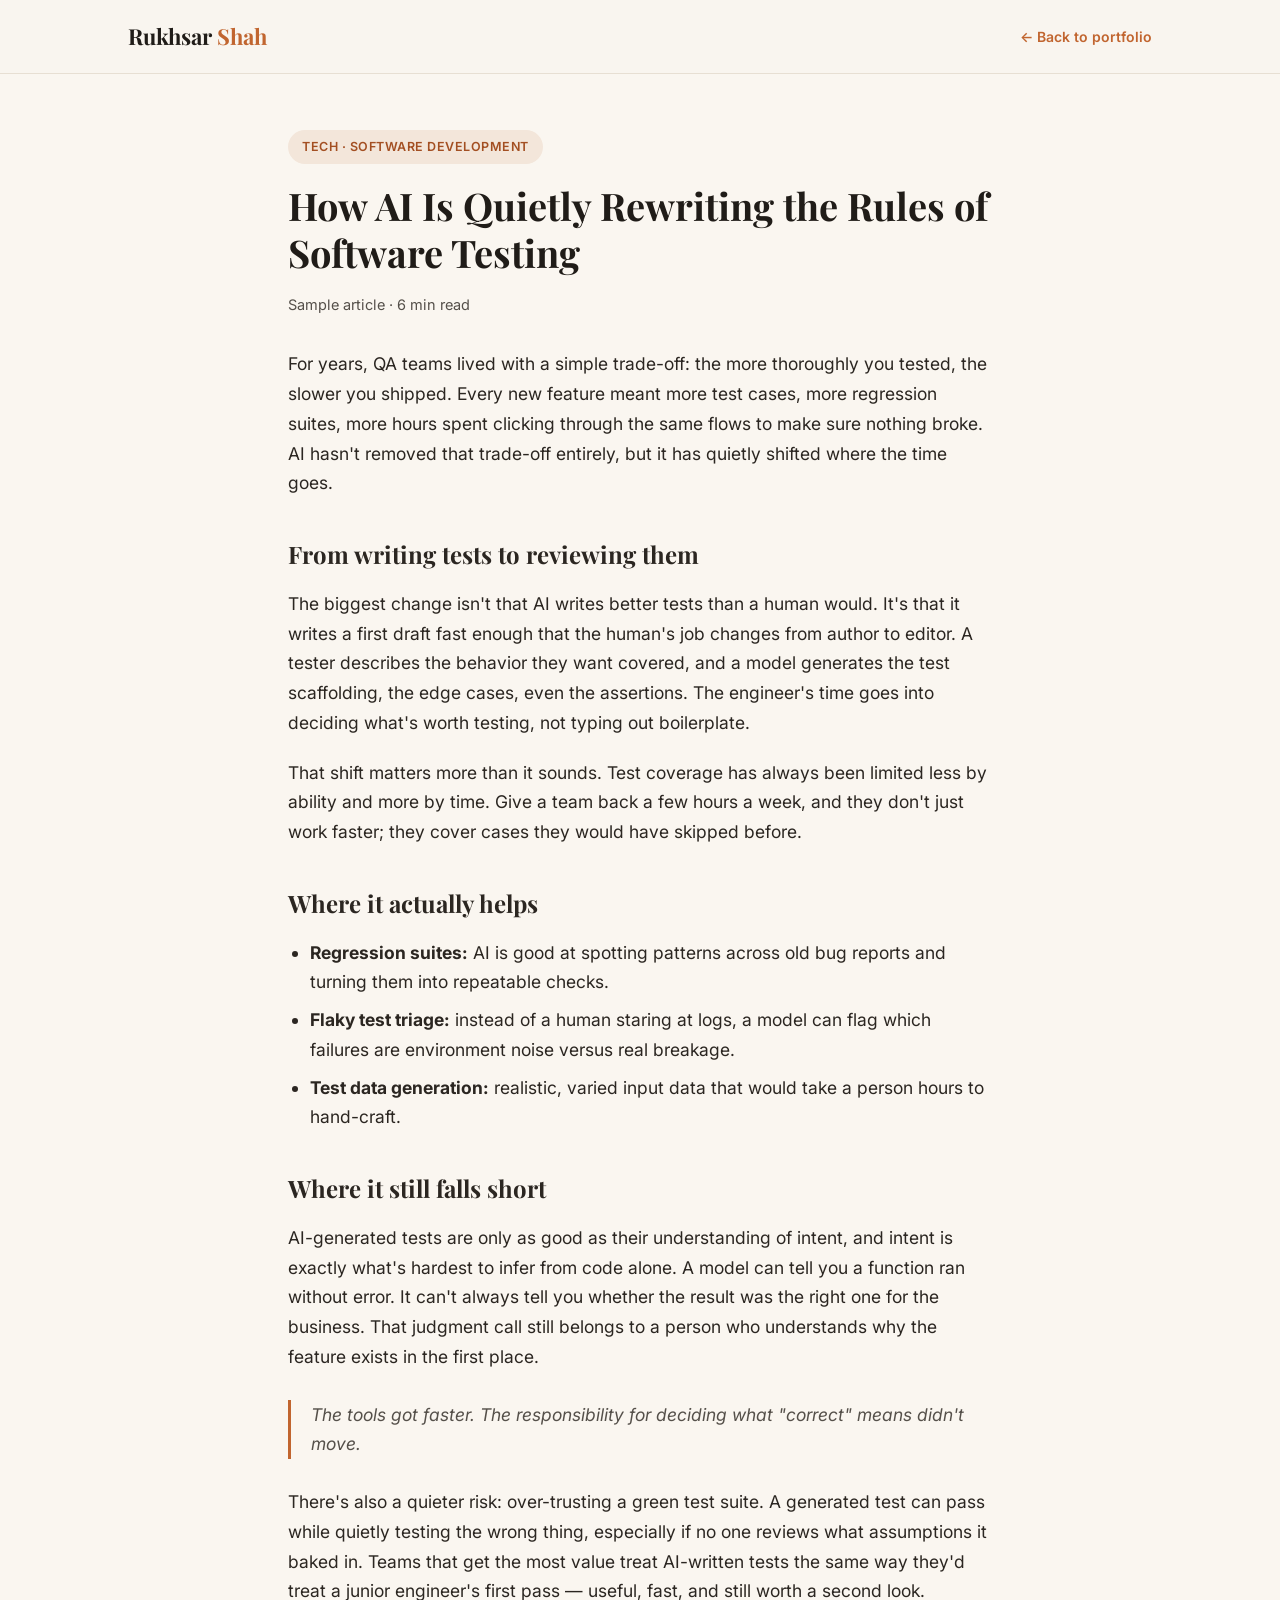
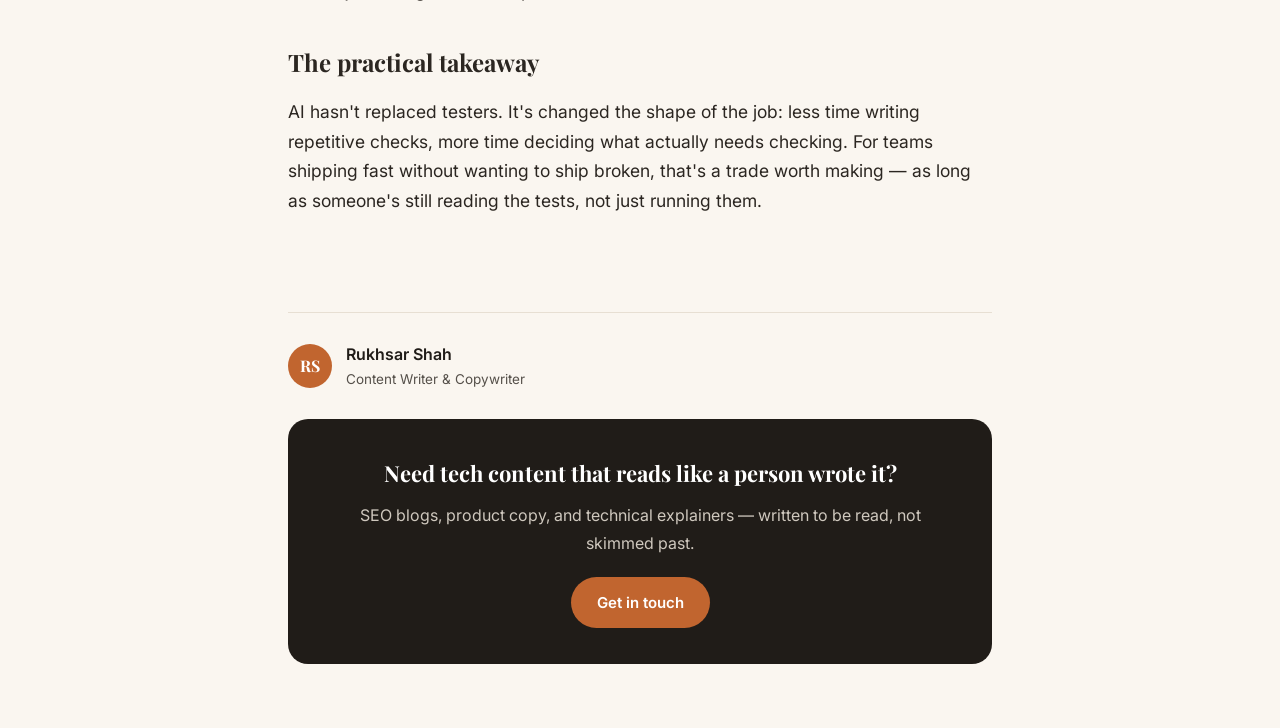
==== articles/ai-in-software-testing.html @ a72fdade "Add animations, rotating hero, and tech writing samples" ====
<!DOCTYPE html>
<html lang="en">
<head>
<meta charset="UTF-8" />
<meta name="viewport" content="width=device-width, initial-scale=1.0" />
<title>How AI Is Quietly Rewriting the Rules of Software Testing — Rukhsar Shah</title>
<meta name="description" content="A look at how AI-assisted testing is changing QA workflows, and what teams still need to watch for." />
<link rel="preconnect" href="https://fonts.googleapis.com">
<link href="https://fonts.googleapis.com/css2?family=Playfair+Display:wght@700&family=Inter:wght@400;500;600;700&display=swap" rel="stylesheet">
<link rel="stylesheet" href="article.css">
</head>
<body>
<header>
  <nav class="wrap">
    <a href="../index.html" class="brand">Rukhsar <span>Shah</span></a>
    <a href="../index.html#portfolio" class="back-link">← Back to portfolio</a>
  </nav>
</header>

<div class="wrap">
  <div class="article-head">
    <span class="tag">Tech · Software Development</span>
    <h1>How AI Is Quietly Rewriting the Rules of Software Testing</h1>
    <div class="meta">Sample article · 6 min read</div>
  </div>

  <article>
    <p>For years, QA teams lived with a simple trade-off: the more thoroughly you tested, the slower you shipped. Every new feature meant more test cases, more regression suites, more hours spent clicking through the same flows to make sure nothing broke. AI hasn't removed that trade-off entirely, but it has quietly shifted where the time goes.</p>

    <h2>From writing tests to reviewing them</h2>
    <p>The biggest change isn't that AI writes better tests than a human would. It's that it writes a first draft fast enough that the human's job changes from author to editor. A tester describes the behavior they want covered, and a model generates the test scaffolding, the edge cases, even the assertions. The engineer's time goes into deciding what's worth testing, not typing out boilerplate.</p>
    <p>That shift matters more than it sounds. Test coverage has always been limited less by ability and more by time. Give a team back a few hours a week, and they don't just work faster; they cover cases they would have skipped before.</p>

    <h2>Where it actually helps</h2>
    <ul>
      <li><strong>Regression suites:</strong> AI is good at spotting patterns across old bug reports and turning them into repeatable checks.</li>
      <li><strong>Flaky test triage:</strong> instead of a human staring at logs, a model can flag which failures are environment noise versus real breakage.</li>
      <li><strong>Test data generation:</strong> realistic, varied input data that would take a person hours to hand-craft.</li>
    </ul>

    <h2>Where it still falls short</h2>
    <p>AI-generated tests are only as good as their understanding of intent, and intent is exactly what's hardest to infer from code alone. A model can tell you a function ran without error. It can't always tell you whether the result was the right one for the business. That judgment call still belongs to a person who understands why the feature exists in the first place.</p>
    <blockquote>The tools got faster. The responsibility for deciding what "correct" means didn't move.</blockquote>
    <p>There's also a quieter risk: over-trusting a green test suite. A generated test can pass while quietly testing the wrong thing, especially if no one reviews what assumptions it baked in. Teams that get the most value treat AI-written tests the same way they'd treat a junior engineer's first pass — useful, fast, and still worth a second look.</p>

    <h2>The practical takeaway</h2>
    <p>AI hasn't replaced testers. It's changed the shape of the job: less time writing repetitive checks, more time deciding what actually needs checking. For teams shipping fast without wanting to ship broken, that's a trade worth making — as long as someone's still reading the tests, not just running them.</p>
  </article>

  <div class="byline">
    <div class="avatar">RS</div>
    <div>
      <div class="name">Rukhsar Shah</div>
      <div class="role">Content Writer &amp; Copywriter</div>
    </div>
  </div>

  <div class="cta-box">
    <h3>Need tech content that reads like a person wrote it?</h3>
    <p>SEO blogs, product copy, and technical explainers — written to be read, not skimmed past.</p>
    <a href="mailto:syeda.rukhsar110@gmail.com" class="btn-primary">Get in touch</a>
  </div>
</div>

</body>
</html>
---- articles/article.css ----
:root {
  --cream: #FAF6F0;
  --cream-2: #F3ECE1;
  --ink: #201C18;
  --ink-soft: #55504A;
  --rust: #C1652F;
  --rust-dark: #A34F22;
  --line: #E7DFD3;
  --card: #FFFFFF;
}
* { box-sizing: border-box; margin: 0; padding: 0; }
body {
  font-family: 'Inter', sans-serif;
  background: var(--cream);
  color: var(--ink);
  line-height: 1.7;
}
h1, h2, h3 { font-family: 'Playfair Display', serif; font-weight: 700; }
a { color: var(--rust); }
.wrap { max-width: 760px; margin: 0 auto; padding: 0 28px; }

header {
  border-bottom: 1px solid var(--line);
  background: rgba(250, 246, 240, 0.9);
}
nav.wrap {
  display: flex; align-items: center; justify-content: space-between;
  padding-top: 18px; padding-bottom: 18px; max-width: 1080px;
}
.brand { font-family: 'Playfair Display', serif; font-weight: 700; font-size: 22px; text-decoration: none; color: var(--ink); }
.brand span { color: var(--rust); }
.back-link { font-size: 14px; font-weight: 600; text-decoration: none; }

.article-head { padding: 56px 0 32px; }
.tag {
  display: inline-block; background: #F3E6DA; color: var(--rust-dark); font-size: 12.5px;
  font-weight: 600; letter-spacing: 0.5px; text-transform: uppercase; padding: 6px 14px; border-radius: 999px;
  margin-bottom: 18px;
}
.article-head h1 { font-size: 38px; line-height: 1.25; margin-bottom: 16px; }
.meta { color: var(--ink-soft); font-size: 14.5px; }

article { padding-bottom: 64px; font-size: 17.5px; color: #2b2621; }
article p { margin-bottom: 20px; }
article h2 { font-size: 24px; margin: 36px 0 14px; }
article ul { margin: 0 0 20px 22px; }
article li { margin-bottom: 8px; }
article blockquote {
  border-left: 3px solid var(--rust); padding-left: 20px; margin: 28px 0; font-style: italic; color: var(--ink-soft);
}

.byline {
  display: flex; align-items: center; gap: 14px; padding: 28px 0; border-top: 1px solid var(--line); margin-top: 12px;
}
.byline .avatar {
  width: 44px; height: 44px; border-radius: 50%; background: var(--rust); color: #fff;
  display: flex; align-items: center; justify-content: center; font-family: 'Playfair Display', serif; font-weight: 700;
}
.byline .name { font-weight: 600; }
.byline .role { font-size: 13.5px; color: var(--ink-soft); }

.cta-box {
  background: var(--ink); color: #fff; border-radius: 20px; padding: 36px; text-align: center; margin-bottom: 64px;
}
.cta-box h3 { color: #fff; font-size: 22px; margin-bottom: 10px; }
.cta-box p { color: #CFC8BE; margin-bottom: 20px; }
.btn-primary {
  display: inline-block; background: var(--rust); color: #fff; padding: 13px 26px; border-radius: 999px;
  font-weight: 600; font-size: 15px; text-decoration: none;
}
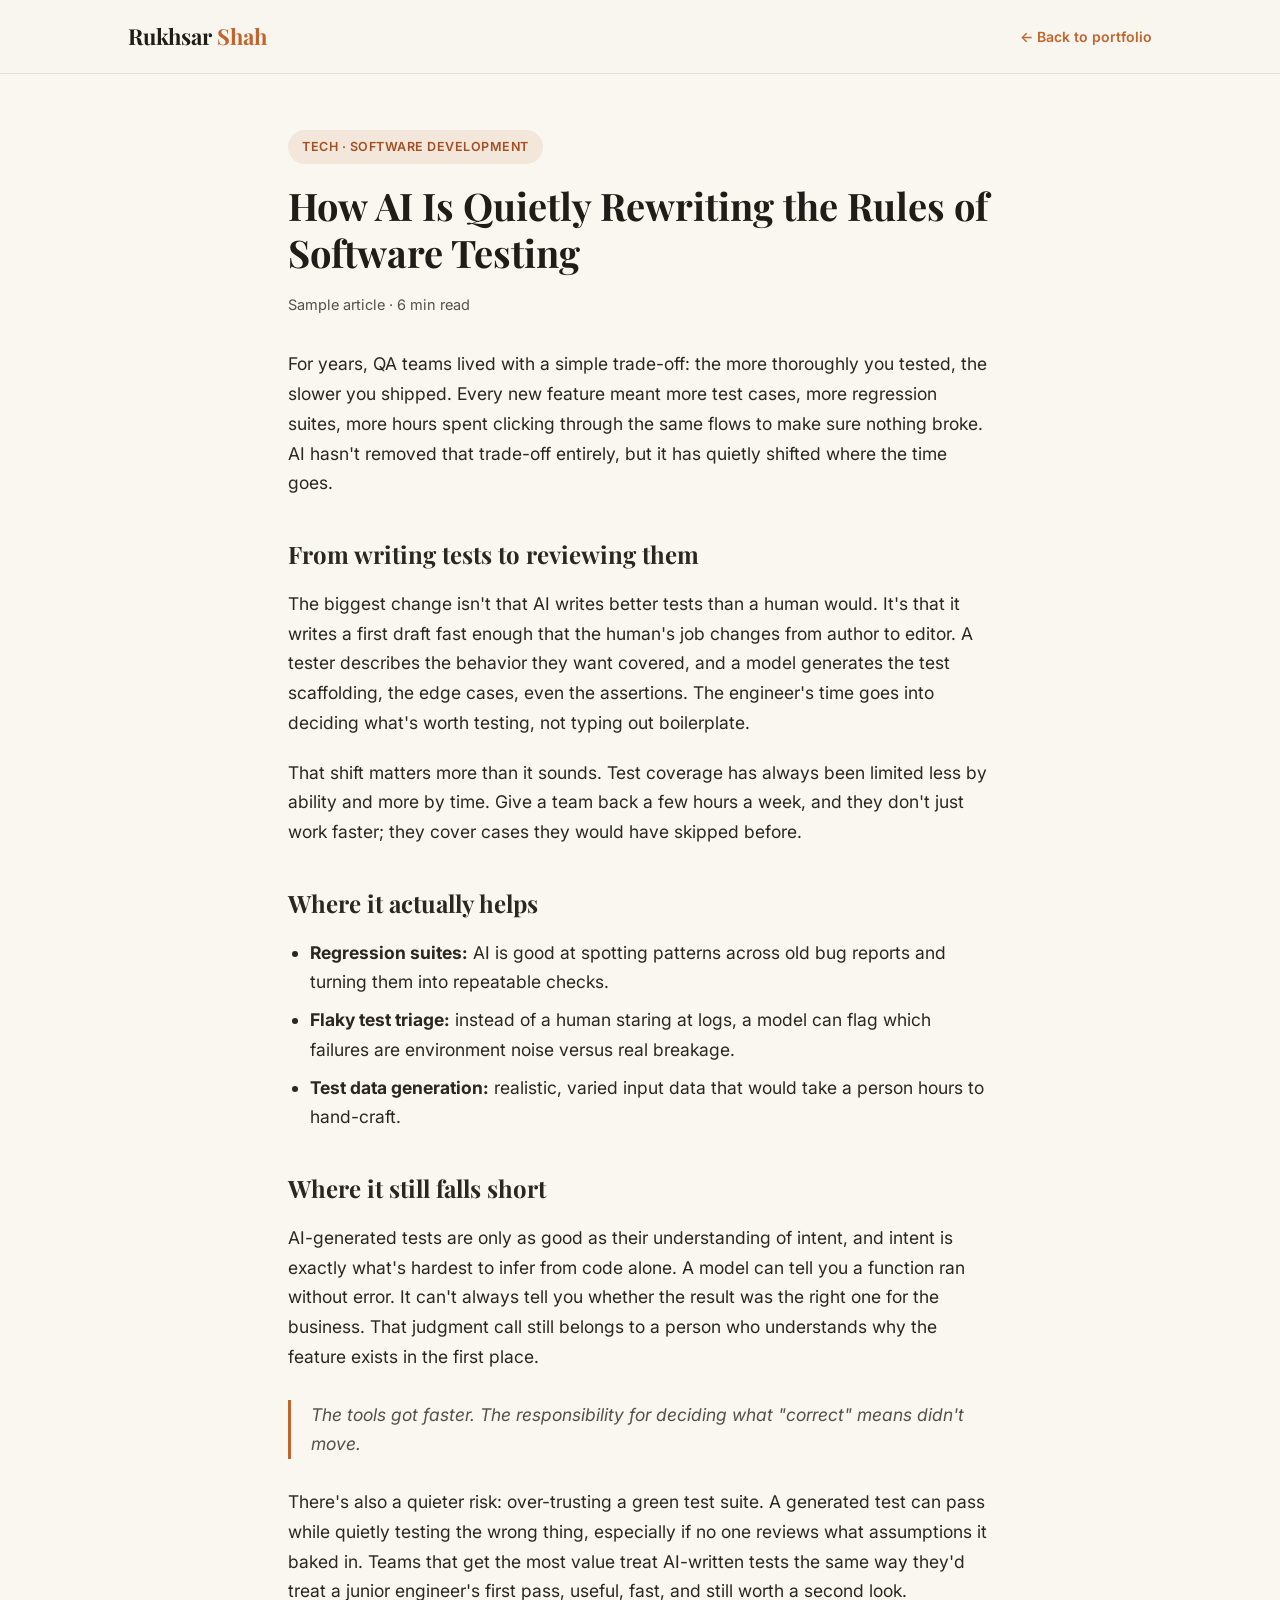
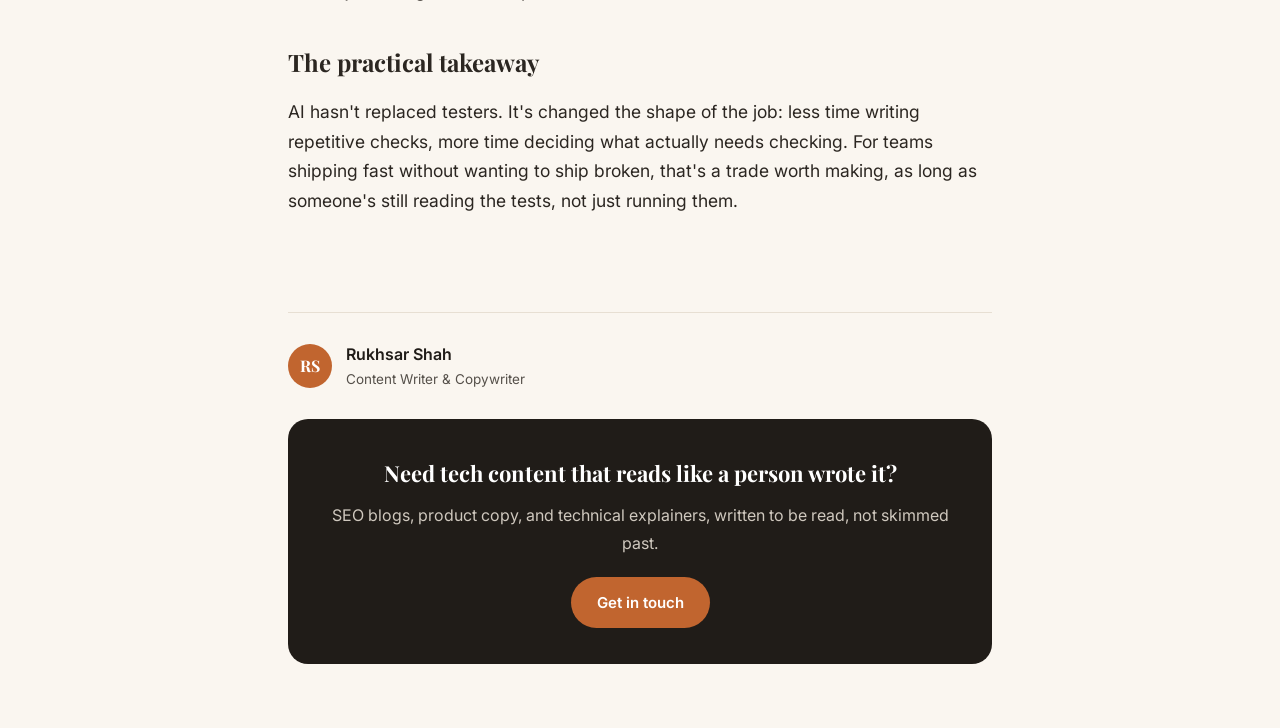
==== commit ca4cfa04: "Update hero CTA, contact section, spacing, CV button; replace em dashes and email" ====
--- a/articles/ai-in-software-testing.html
+++ b/articles/ai-in-software-testing.html
@@ -3,7 +3,7 @@
 <head>
 <meta charset="UTF-8" />
 <meta name="viewport" content="width=device-width, initial-scale=1.0" />
-<title>How AI Is Quietly Rewriting the Rules of Software Testing — Rukhsar Shah</title>
+<title>How AI Is Quietly Rewriting the Rules of Software Testing | Rukhsar Shah</title>
 <meta name="description" content="A look at how AI-assisted testing is changing QA workflows, and what teams still need to watch for." />
 <link rel="preconnect" href="https://fonts.googleapis.com">
 <link href="https://fonts.googleapis.com/css2?family=Playfair+Display:wght@700&family=Inter:wght@400;500;600;700&display=swap" rel="stylesheet">
@@ -41,10 +41,10 @@
     <h2>Where it still falls short</h2>
     <p>AI-generated tests are only as good as their understanding of intent, and intent is exactly what's hardest to infer from code alone. A model can tell you a function ran without error. It can't always tell you whether the result was the right one for the business. That judgment call still belongs to a person who understands why the feature exists in the first place.</p>
     <blockquote>The tools got faster. The responsibility for deciding what "correct" means didn't move.</blockquote>
-    <p>There's also a quieter risk: over-trusting a green test suite. A generated test can pass while quietly testing the wrong thing, especially if no one reviews what assumptions it baked in. Teams that get the most value treat AI-written tests the same way they'd treat a junior engineer's first pass — useful, fast, and still worth a second look.</p>
+    <p>There's also a quieter risk: over-trusting a green test suite. A generated test can pass while quietly testing the wrong thing, especially if no one reviews what assumptions it baked in. Teams that get the most value treat AI-written tests the same way they'd treat a junior engineer's first pass, useful, fast, and still worth a second look.</p>
 
     <h2>The practical takeaway</h2>
-    <p>AI hasn't replaced testers. It's changed the shape of the job: less time writing repetitive checks, more time deciding what actually needs checking. For teams shipping fast without wanting to ship broken, that's a trade worth making — as long as someone's still reading the tests, not just running them.</p>
+    <p>AI hasn't replaced testers. It's changed the shape of the job: less time writing repetitive checks, more time deciding what actually needs checking. For teams shipping fast without wanting to ship broken, that's a trade worth making, as long as someone's still reading the tests, not just running them.</p>
   </article>
 
   <div class="byline">
@@ -57,8 +57,8 @@
 
   <div class="cta-box">
     <h3>Need tech content that reads like a person wrote it?</h3>
-    <p>SEO blogs, product copy, and technical explainers — written to be read, not skimmed past.</p>
-    <a href="mailto:syeda.rukhsar110@gmail.com" class="btn-primary">Get in touch</a>
+    <p>SEO blogs, product copy, and technical explainers, written to be read, not skimmed past.</p>
+    <a href="mailto:rukhsar.work02@gmail.com" class="btn-primary">Get in touch</a>
   </div>
 </div>
 
